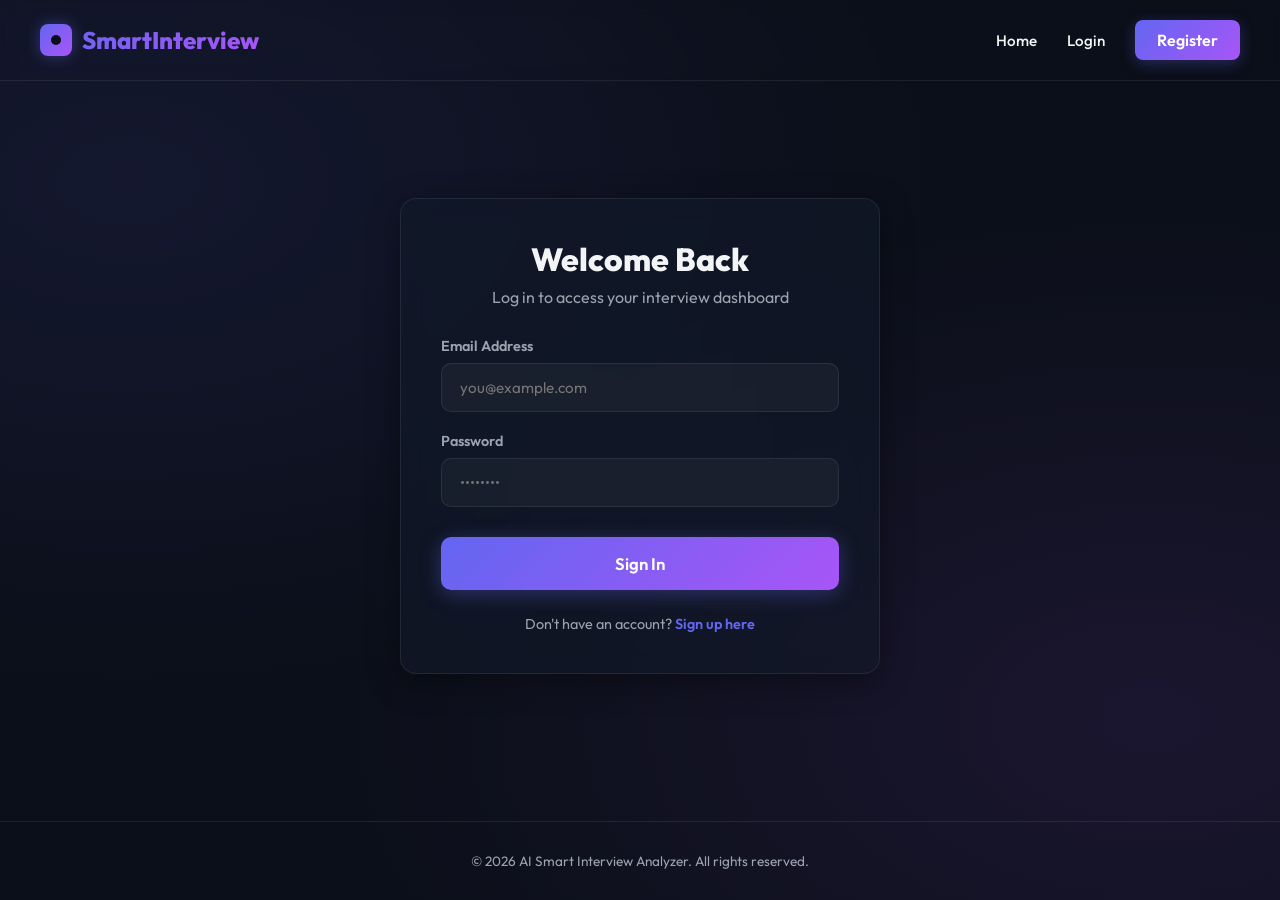
==== frontend/dashboard.html @ 9845d499 "Initial commit" ====
<!DOCTYPE html>
<html lang="en">
<head>
    <meta charset="UTF-8">
    <meta name="viewport" content="width=device-width, initial-scale=1.0">
    <title>Dashboard - Smart Interview Analyzer</title>
    <link rel="stylesheet" href="css/style.css">
</head>
<body>

    <header>
        <div class="logo" onclick="window.location.href='index.html'" style="cursor: pointer;">
            <div class="logo-icon"></div>
            <span>SmartInterview</span>
        </div>
        <nav id="main-nav">
            <!-- Dynamically populated by auth.js -->
        </nav>
    </header>

    <main>
        <div class="dashboard-grid">
            
            <!-- Left Side: Welcome, Stats & History -->
            <div class="dashboard-main">
                
                <!-- Welcome Banner -->
                <div class="glass-container welcome-widget">
                    <div class="welcome-info">
                        <h2 id="welcome-title">Welcome, Candidate!</h2>
                        <p>Evaluate your performance and identify areas of improvement.</p>
                    </div>
                </div>

                <!-- Stats Counters -->
                <div class="stats-grid">
                    <div class="glass-container stat-widget">
                        <div class="stat-num" id="stat-interviews">0</div>
                        <div class="stat-label">Total Interviews</div>
                    </div>
                    <div class="glass-container stat-widget">
                        <div class="stat-num" id="stat-avg-score">0%</div>
                        <div class="stat-label">Average Score</div>
                    </div>
                    <div class="glass-container stat-widget">
                        <div class="stat-num" id="stat-grammar" style="font-size: 2.1rem; padding: 5px 0;">0/20</div>
                        <div class="stat-label">Grammar Avg</div>
                    </div>
                </div>

                <!-- Start Interview Configuration -->
                <div class="glass-container list-panel">
                    <div class="panel-header">
                        <h3>Start a Practice Session</h3>
                    </div>
                    <div style="display: flex; gap: 20px; align-items: flex-end; flex-wrap: wrap;">
                        <div class="form-group" style="flex: 1; min-width: 200px; margin-bottom: 0;">
                            <label class="form-label" for="question-category">Category</label>
                            <select id="question-category" class="form-input" style="background-color: #0f1322;">
                                <option value="">All Categories (Mixed)</option>
                                <option value="Behavioral">Behavioral Questions</option>
                                <option value="Technical">Technical Questions</option>
                                <option value="General">General / HR Questions</option>
                            </select>
                        </div>
                        <div class="form-group" style="flex: 0.5; min-width: 120px; margin-bottom: 0;">
                            <label class="form-label" for="question-limit">Questions</label>
                            <select id="question-limit" class="form-input" style="background-color: #0f1322;">
                                <option value="2">2 Questions</option>
                                <option value="3" selected>3 Questions</option>
                                <option value="5">5 Questions</option>
                            </select>
                        </div>
                        <button id="btn-start-interview" class="btn-primary" style="padding: 14px 28px;">Start Interview</button>
                    </div>
                </div>

                <!-- History Table -->
                <div class="glass-container list-panel">
                    <div class="panel-header">
                        <h3>Interview History</h3>
                    </div>
                    <div class="history-table-wrapper">
                        <table class="history-table">
                            <thead>
                                <tr>
                                    <th>Date</th>
                                    <th>Overall Score</th>
                                    <th>Confidence</th>
                                    <th>Technical</th>
                                    <th>Action</th>
                                </tr>
                            </thead>
                            <tbody id="history-table-body">
                                <tr>
                                    <td colspan="5" class="no-data-msg">Loading history...</td>
                                </tr>
                            </tbody>
                        </table>
                    </div>
                </div>

            </div>

            <!-- Right Side: Resume Analyzer & Shortcuts -->
            <div class="dashboard-side">
                
                <!-- Resume Analyzer Widget -->
                <div class="glass-container resume-widget">
                    <div class="panel-header">
                        <h3>Resume Skill Check</h3>
                    </div>
                    <p style="color: var(--text-secondary); font-size: 0.85rem; line-height: 1.5; margin-bottom: 20px;">
                        Upload your PDF resume to scan for skills matching standard software engineer roles.
                    </p>
                    
                    <div class="upload-drag-zone" id="resume-drop-zone">
                        <div class="upload-icon">📂</div>
                        <h4>Drag & drop PDF here</h4>
                        <p>or click to browse from files</p>
                        <input type="file" id="resume-file-input" accept=".pdf" style="display: none;">
                    </div>
                    
                    <div id="resume-upload-status" class="hidden text-center" style="font-size: 0.9rem;">
                        <div class="spinner"></div>
                        <p>Extracting details...</p>
                    </div>

                    <!-- Resume Scan Result Section -->
                    <div id="resume-results-box" class="resume-results-box hidden">
                        <div class="resume-result-header">
                            <span style="font-weight: 700; font-size: 0.95rem;">Match Rating</span>
                            <span class="resume-match-percent" id="resume-score">0%</span>
                        </div>
                        
                        <div class="form-group" style="margin-bottom: 12px;">
                            <label class="form-label" style="font-size: 0.75rem;">Experience Detected</label>
                            <span id="resume-experience" style="font-size: 0.85rem; font-weight: 600; color: #818cf8;">--</span>
                        </div>
                        
                        <div class="form-group" style="margin-bottom: 12px;">
                            <label class="form-label" style="font-size: 0.75rem;">Skills Found</label>
                            <div class="skill-tag-group" id="resume-matched-skills">
                                <!-- Tags dynamically generated -->
                            </div>
                        </div>

                        <div class="form-group" style="margin-bottom: 0;">
                            <label class="form-label" style="font-size: 0.75rem;">Missing Key Skills</label>
                            <div class="skill-tag-group" id="resume-missing-skills">
                                <!-- Tags dynamically generated -->
                            </div>
                        </div>
                    </div>
                </div>

            </div>
        </div>
    </main>

    <footer>
        <p>&copy; 2026 AI Smart Interview Analyzer. All rights reserved.</p>
    </footer>

    <!-- Scripts -->
    <script src="js/auth.js"></script>
    <script src="js/dashboard.js"></script>
</body>
</html>
---- frontend/css/style.css ----
@import url('https://fonts.googleapis.com/css2?family=Outfit:wght@300;400;500;600;700;800&display=swap');

:root {
    --bg-dark: #0b0f19;
    --card-bg: rgba(17, 25, 40, 0.65);
    --border-color: rgba(255, 255, 255, 0.08);
    --text-primary: #f3f4f6;
    --text-secondary: #9ca3af;
    --primary-gradient: linear-gradient(135deg, #6366f1, #a855f7);
    --accent-glow: rgba(99, 102, 241, 0.2);
    --primary-color: #6366f1;
    --secondary-color: #a855f7;
    --success-color: #10b981;
    --warning-color: #f59e0b;
    --danger-color: #ef4444;
}

* {
    margin: 0;
    padding: 0;
    box-sizing: border-box;
    font-family: 'Outfit', sans-serif;
    scrollbar-width: thin;
    scrollbar-color: rgba(255, 255, 255, 0.2) transparent;
}

body {
    background-color: var(--bg-dark);
    background-image: 
        radial-gradient(at 10% 20%, rgba(99, 102, 241, 0.1) 0px, transparent 50%),
        radial-gradient(at 90% 80%, rgba(168, 85, 247, 0.1) 0px, transparent 50%);
    background-attachment: fixed;
    color: var(--text-primary);
    min-height: 100vh;
    display: flex;
    flex-direction: column;
    overflow-x: hidden;
}

a {
    color: inherit;
    text-decoration: none;
}

/* Glassmorphism base helper */
.glass-container {
    background: var(--card-bg);
    border: 1px solid var(--border-color);
    backdrop-filter: blur(12px);
    border-radius: 16px;
    box-shadow: 0 8px 32px 0 rgba(0, 0, 0, 0.37);
}

/* Header & Navigation */
header {
    width: 100%;
    padding: 20px 40px;
    display: flex;
    justify-content: space-between;
    align-items: center;
    border-bottom: 1px solid var(--border-color);
    backdrop-filter: blur(8px);
    position: sticky;
    top: 0;
    z-index: 100;
}

.logo {
    font-size: 1.5rem;
    font-weight: 800;
    background: var(--primary-gradient);
    -webkit-background-clip: text;
    -webkit-text-fill-color: transparent;
    display: flex;
    align-items: center;
    gap: 10px;
}

.logo-icon {
    width: 32px;
    height: 32px;
    background: var(--primary-gradient);
    border-radius: 8px;
    display: inline-block;
    position: relative;
    box-shadow: 0 0 15px rgba(99, 102, 241, 0.4);
}

.logo-icon::after {
    content: '';
    position: absolute;
    top: 50%;
    left: 50%;
    transform: translate(-50%, -50%);
    width: 10px;
    height: 10px;
    background-color: var(--bg-dark);
    border-radius: 50%;
}

nav {
    display: flex;
    gap: 30px;
    align-items: center;
}

.nav-link {
    font-weight: 500;
    transition: color 0.3s;
    font-size: 0.95rem;
    display: flex;
    align-items: center;
    gap: 8px;
}

.nav-link:hover, .nav-link.active {
    color: var(--primary-color);
    text-shadow: 0 0 10px rgba(99, 102, 241, 0.3);
}

.btn-nav {
    background: var(--primary-gradient);
    border: none;
    padding: 10px 22px;
    border-radius: 8px;
    color: #fff;
    font-weight: 600;
    cursor: pointer;
    box-shadow: 0 4px 15px rgba(99, 102, 241, 0.3);
    transition: transform 0.2s, box-shadow 0.2s;
}

.btn-nav:hover {
    transform: translateY(-2px);
    box-shadow: 0 6px 20px rgba(99, 102, 241, 0.5);
}

.btn-nav-outline {
    background: transparent;
    border: 1px solid var(--primary-color);
    padding: 9px 21px;
    border-radius: 8px;
    color: var(--text-primary);
    font-weight: 600;
    cursor: pointer;
    transition: background 0.3s, color 0.3s;
}

.btn-nav-outline:hover {
    background: var(--primary-color);
    color: #fff;
}

/* General Layout Main wrapper */
main {
    flex: 1;
    padding: 40px;
    max-width: 1400px;
    width: 100%;
    margin: 0 auto;
}

/* Home / Landing Page */
.hero-section {
    display: flex;
    justify-content: space-between;
    align-items: center;
    gap: 60px;
    padding: 40px 0;
    min-height: 70vh;
}

.hero-text {
    flex: 1.2;
}

.hero-badge {
    background: rgba(99, 102, 241, 0.15);
    border: 1px solid rgba(99, 102, 241, 0.3);
    padding: 8px 16px;
    border-radius: 50px;
    color: #818cf8;
    font-size: 0.85rem;
    font-weight: 600;
    text-transform: uppercase;
    letter-spacing: 1px;
    display: inline-block;
    margin-bottom: 20px;
}

.hero-text h1 {
    font-size: 3.8rem;
    line-height: 1.15;
    font-weight: 800;
    margin-bottom: 25px;
    letter-spacing: -1px;
}

.hero-text h1 span {
    background: var(--primary-gradient);
    -webkit-background-clip: text;
    -webkit-text-fill-color: transparent;
}

.hero-text p {
    font-size: 1.2rem;
    color: var(--text-secondary);
    line-height: 1.6;
    margin-bottom: 35px;
}

.hero-actions {
    display: flex;
    gap: 20px;
}

.btn-primary {
    background: var(--primary-gradient);
    border: none;
    color: white;
    padding: 16px 32px;
    border-radius: 10px;
    font-size: 1.05rem;
    font-weight: 600;
    cursor: pointer;
    box-shadow: 0 4px 20px rgba(99, 102, 241, 0.35);
    transition: all 0.3s;
    display: inline-flex;
    align-items: center;
    gap: 10px;
}

.btn-primary:hover {
    transform: translateY(-3px);
    box-shadow: 0 8px 25px rgba(99, 102, 241, 0.55);
}

.btn-secondary {
    background: rgba(255, 255, 255, 0.05);
    border: 1px solid var(--border-color);
    color: var(--text-primary);
    padding: 16px 32px;
    border-radius: 10px;
    font-size: 1.05rem;
    font-weight: 600;
    cursor: pointer;
    transition: all 0.3s;
    display: inline-flex;
    align-items: center;
    gap: 10px;
}

.btn-secondary:hover {
    background: rgba(255, 255, 255, 0.1);
    border-color: rgba(255, 255, 255, 0.2);
    transform: translateY(-3px);
}

.hero-visual {
    flex: 0.8;
    position: relative;
    display: flex;
    justify-content: center;
    align-items: center;
}

.hero-visual-card {
    width: 320px;
    height: 380px;
    border-radius: 24px;
    position: relative;
    z-index: 2;
    overflow: hidden;
    display: flex;
    flex-direction: column;
    justify-content: center;
    align-items: center;
    border: 1px solid rgba(255, 255, 255, 0.15);
    background: rgba(17, 25, 40, 0.75);
    backdrop-filter: blur(15px);
    box-shadow: 0 20px 50px rgba(0, 0, 0, 0.5);
}

.hero-visual-glow {
    position: absolute;
    width: 300px;
    height: 300px;
    background: radial-gradient(circle, rgba(168, 85, 247, 0.4) 0%, transparent 70%);
    filter: blur(20px);
    z-index: 1;
    animation: pulseGlow 6s infinite alternate;
}

@keyframes pulseGlow {
    0% { transform: scale(0.9); opacity: 0.5; }
    100% { transform: scale(1.2); opacity: 0.9; }
}

.visual-pulse-button {
    width: 80px;
    height: 80px;
    border-radius: 50%;
    background: var(--primary-gradient);
    display: flex;
    align-items: center;
    justify-content: center;
    font-size: 2rem;
    box-shadow: 0 0 30px rgba(99, 102, 241, 0.5);
    position: relative;
    margin-bottom: 25px;
}

.visual-pulse-button::before, .visual-pulse-button::after {
    content: '';
    position: absolute;
    width: 100%;
    height: 100%;
    border-radius: 50%;
    background: var(--primary-color);
    opacity: 0.4;
    z-index: -1;
    animation: ripple 2s infinite ease-out;
}

.visual-pulse-button::after {
    animation-delay: 0.8s;
}

@keyframes ripple {
    0% { transform: scale(1); opacity: 0.4; }
    100% { transform: scale(1.8); opacity: 0; }
}

.features-grid {
    display: grid;
    grid-template-columns: repeat(auto-fit, minmax(300px, 1fr));
    gap: 30px;
    padding: 60px 0;
}

.feature-card {
    padding: 35px;
    transition: transform 0.3s, box-shadow 0.3s;
}

.feature-card:hover {
    transform: translateY(-5px);
    border-color: rgba(99, 102, 241, 0.3);
    box-shadow: 0 10px 30px rgba(99, 102, 241, 0.1);
}

.feature-icon {
    font-size: 1.8rem;
    width: 50px;
    height: 50px;
    border-radius: 12px;
    background: rgba(99, 102, 241, 0.15);
    color: #818cf8;
    display: flex;
    align-items: center;
    justify-content: center;
    margin-bottom: 20px;
}

.feature-card h3 {
    font-size: 1.3rem;
    margin-bottom: 12px;
    font-weight: 700;
}

.feature-card p {
    color: var(--text-secondary);
    font-size: 0.95rem;
    line-height: 1.6;
}

/* Authentication Forms (Login / Register) */
.auth-wrapper {
    display: flex;
    justify-content: center;
    align-items: center;
    min-height: 70vh;
    padding: 20px 0;
}

.auth-card {
    width: 100%;
    max-width: 480px;
    padding: 40px;
}

.auth-header {
    text-align: center;
    margin-bottom: 30px;
}

.auth-header h2 {
    font-size: 2rem;
    font-weight: 800;
    margin-bottom: 8px;
}

.auth-header p {
    color: var(--text-secondary);
}

.form-group {
    margin-bottom: 20px;
}

.form-label {
    display: block;
    font-size: 0.9rem;
    font-weight: 600;
    margin-bottom: 8px;
    color: var(--text-secondary);
}

.form-input {
    width: 100%;
    background: rgba(255, 255, 255, 0.04);
    border: 1px solid var(--border-color);
    padding: 14px 18px;
    border-radius: 10px;
    color: #fff;
    font-size: 0.95rem;
    transition: all 0.3s;
}

.form-input:focus {
    outline: none;
    border-color: var(--primary-color);
    box-shadow: 0 0 10px rgba(99, 102, 241, 0.2);
    background: rgba(255, 255, 255, 0.08);
}

.auth-footer {
    text-align: center;
    margin-top: 25px;
    color: var(--text-secondary);
    font-size: 0.9rem;
}

.auth-footer a {
    color: var(--primary-color);
    font-weight: 600;
}

.auth-footer a:hover {
    text-decoration: underline;
}

/* Dashboard Page */
.dashboard-grid {
    display: grid;
    grid-template-columns: 2fr 1fr;
    gap: 40px;
}

.dashboard-main, .dashboard-side {
    display: flex;
    flex-direction: column;
    gap: 30px;
}

.welcome-widget {
    padding: 35px;
    display: flex;
    justify-content: space-between;
    align-items: center;
    background: linear-gradient(135deg, rgba(99, 102, 241, 0.15) 0%, rgba(168, 85, 247, 0.15) 100%);
    border: 1px solid rgba(99, 102, 241, 0.2);
}

.welcome-info h2 {
    font-size: 2.2rem;
    font-weight: 800;
    margin-bottom: 8px;
}

.welcome-info p {
    color: var(--text-secondary);
    font-size: 1.05rem;
}

.stats-grid {
    display: grid;
    grid-template-columns: repeat(3, 1fr);
    gap: 20px;
}

.stat-widget {
    padding: 25px;
    text-align: center;
}

.stat-num {
    font-size: 2.5rem;
    font-weight: 800;
    margin-bottom: 5px;
    background: var(--primary-gradient);
    -webkit-background-clip: text;
    -webkit-text-fill-color: transparent;
}

.stat-label {
    color: var(--text-secondary);
    font-size: 0.85rem;
    font-weight: 600;
    text-transform: uppercase;
    letter-spacing: 0.5px;
}

.panel-header {
    display: flex;
    justify-content: space-between;
    align-items: center;
    margin-bottom: 20px;
}

.panel-header h3 {
    font-size: 1.35rem;
    font-weight: 700;
}

.list-panel {
    padding: 30px;
}

.history-table-wrapper {
    width: 100%;
    overflow-x: auto;
}

.history-table {
    width: 100%;
    border-collapse: collapse;
    text-align: left;
}

.history-table th {
    padding: 12px 16px;
    color: var(--text-secondary);
    font-weight: 600;
    font-size: 0.85rem;
    text-transform: uppercase;
    border-bottom: 1px solid var(--border-color);
}

.history-table td {
    padding: 16px;
    border-bottom: 1px solid var(--border-color);
    font-size: 0.95rem;
}

.history-table tr:last-child td {
    border-bottom: none;
}

.history-table tr:hover td {
    background: rgba(255, 255, 255, 0.02);
}

.score-badge {
    padding: 4px 10px;
    border-radius: 6px;
    font-weight: 700;
    font-size: 0.85rem;
    display: inline-block;
}

.score-high { background: rgba(16, 185, 129, 0.15); color: #34d399; }
.score-mid { background: rgba(245, 158, 11, 0.15); color: #fbbf24; }
.score-low { background: rgba(239, 68, 68, 0.15); color: #f87171; }

.btn-table-action {
    background: rgba(255, 255, 255, 0.05);
    border: 1px solid var(--border-color);
    padding: 6px 14px;
    border-radius: 6px;
    font-size: 0.85rem;
    font-weight: 600;
    cursor: pointer;
    transition: all 0.2s;
}

.btn-table-action:hover {
    background: var(--primary-color);
    border-color: var(--primary-color);
    color: #fff;
}

.no-data-msg {
    text-align: center;
    color: var(--text-secondary);
    padding: 40px 0;
    font-size: 0.95rem;
}

/* Resume upload card */
.resume-widget {
    padding: 30px;
}

.upload-drag-zone {
    border: 2px dashed rgba(255, 255, 255, 0.15);
    border-radius: 12px;
    padding: 30px 20px;
    text-align: center;
    cursor: pointer;
    transition: all 0.3s;
    margin-bottom: 15px;
}

.upload-drag-zone:hover {
    border-color: var(--primary-color);
    background: rgba(99, 102, 241, 0.03);
}

.upload-icon {
    font-size: 2.2rem;
    color: var(--primary-color);
    margin-bottom: 12px;
}

.upload-drag-zone h4 {
    font-weight: 600;
    margin-bottom: 6px;
    font-size: 0.95rem;
}

.upload-drag-zone p {
    font-size: 0.8rem;
    color: var(--text-secondary);
}

.resume-results-box {
    margin-top: 20px;
    padding-top: 20px;
    border-top: 1px solid var(--border-color);
}

.resume-result-header {
    display: flex;
    justify-content: space-between;
    align-items: center;
    margin-bottom: 15px;
}

.resume-match-percent {
    font-size: 1.8rem;
    font-weight: 800;
    color: var(--success-color);
}

.skill-tag-group {
    display: flex;
    flex-wrap: wrap;
    gap: 8px;
    margin-top: 10px;
}

.skill-tag {
    background: rgba(255, 255, 255, 0.05);
    border: 1px solid var(--border-color);
    padding: 4px 10px;
    border-radius: 50px;
    font-size: 0.75rem;
    font-weight: 600;
}

.skill-tag.missing {
    background: rgba(239, 68, 68, 0.08);
    border-color: rgba(239, 68, 68, 0.2);
    color: #f87171;
}

/* Interview Interface Page */
.interview-layout {
    display: grid;
    grid-template-columns: 1.2fr 1fr;
    gap: 40px;
    align-items: start;
}

.stage-card {
    padding: 40px;
    display: flex;
    flex-direction: column;
    min-height: 480px;
}

.question-indicator {
    font-weight: 700;
    color: var(--secondary-color);
    text-transform: uppercase;
    font-size: 0.85rem;
    letter-spacing: 1px;
    margin-bottom: 10px;
}

.question-box h2 {
    font-size: 1.8rem;
    line-height: 1.4;
    font-weight: 700;
    margin-bottom: 30px;
}

.recording-controls-wrapper {
    margin-top: auto;
    display: flex;
    flex-direction: column;
    align-items: center;
    gap: 20px;
    padding-top: 30px;
}

.mic-btn {
    width: 90px;
    height: 90px;
    border-radius: 50%;
    background: rgba(255, 255, 255, 0.04);
    border: 2px solid var(--border-color);
    color: var(--text-primary);
    font-size: 1.8rem;
    cursor: pointer;
    display: flex;
    align-items: center;
    justify-content: center;
    transition: all 0.3s;
    position: relative;
}

.mic-btn:hover {
    border-color: var(--primary-color);
    color: var(--primary-color);
    box-shadow: 0 0 20px var(--accent-glow);
}

.mic-btn.recording {
    background: var(--danger-color);
    border-color: var(--danger-color);
    color: white;
    box-shadow: 0 0 25px rgba(239, 68, 68, 0.5);
    animation: recPulse 1.5s infinite alternate;
}

@keyframes recPulse {
    0% { transform: scale(1); }
    100% { transform: scale(1.08); }
}

.timer-display {
    font-size: 1.4rem;
    font-weight: 700;
    font-variant-numeric: tabular-nums;
}

.stage-footer {
    display: flex;
    justify-content: space-between;
    width: 100%;
    margin-top: 30px;
}

.webcam-panel {
    padding: 20px;
}

.webcam-viewport-wrapper {
    position: relative;
    width: 100%;
    aspect-ratio: 4/3;
    border-radius: 12px;
    overflow: hidden;
    background-color: #05070c;
    border: 1px solid var(--border-color);
}

.webcam-video {
    width: 100%;
    height: 100%;
    object-fit: cover;
    transform: scaleX(-1); /* Mirror view */
}

.webcam-metrics-overlay {
    position: absolute;
    bottom: 0;
    left: 0;
    width: 100%;
    padding: 15px;
    background: linear-gradient(to top, rgba(0,0,0,0.85) 0%, transparent 100%);
    display: flex;
    justify-content: space-around;
}

.metric-chip {
    background: rgba(17, 25, 40, 0.7);
    border: 1px solid var(--border-color);
    padding: 6px 12px;
    border-radius: 50px;
    font-size: 0.75rem;
    font-weight: 600;
    display: flex;
    align-items: center;
    gap: 6px;
}

.metric-chip.active {
    border-color: var(--success-color);
    color: #34d399;
}

.webcam-placeholder-graphic {
    position: absolute;
    top: 50%;
    left: 50%;
    transform: translate(-50%, -50%);
    display: flex;
    flex-direction: column;
    align-items: center;
    gap: 15px;
    color: var(--text-secondary);
}

.webcam-placeholder-graphic span {
    font-size: 2.5rem;
}

/* Results / Report Page */
.results-header-card {
    padding: 40px;
    display: flex;
    justify-content: space-between;
    align-items: center;
    margin-bottom: 40px;
}

.results-summary h1 {
    font-size: 2.2rem;
    font-weight: 800;
    margin-bottom: 8px;
}

.results-summary p {
    color: var(--text-secondary);
}

.overall-score-wheel {
    width: 130px;
    height: 130px;
    border-radius: 50%;
    background: conic-gradient(var(--primary-color) 0%, var(--secondary-color) 85%, rgba(255,255,255,0.05) 85% 100%);
    display: flex;
    align-items: center;
    justify-content: center;
    position: relative;
    box-shadow: 0 0 30px rgba(168, 85, 247, 0.25);
}

.overall-score-wheel::after {
    content: '';
    position: absolute;
    width: 106px;
    height: 106px;
    border-radius: 50%;
    background: #0f1322;
}

.overall-score-wheel-text {
    position: relative;
    z-index: 2;
    text-align: center;
}

.overall-score-wheel-text h2 {
    font-size: 2.2rem;
    font-weight: 800;
}

.overall-score-wheel-text span {
    font-size: 0.8rem;
    color: var(--text-secondary);
    font-weight: 600;
}

.results-grid {
    display: grid;
    grid-template-columns: 1fr 1fr;
    gap: 40px;
    margin-bottom: 40px;
}

.chart-panel, .feedback-panel {
    padding: 35px;
    min-height: 400px;
}

.feedback-section {
    margin-bottom: 25px;
}

.feedback-section h4 {
    font-size: 1.05rem;
    font-weight: 700;
    margin-bottom: 12px;
    display: flex;
    align-items: center;
    gap: 8px;
}

.feedback-list {
    list-style: none;
    display: flex;
    flex-direction: column;
    gap: 10px;
}

.feedback-list li {
    font-size: 0.95rem;
    line-height: 1.5;
    padding-left: 20px;
    position: relative;
    color: var(--text-secondary);
}

.feedback-list.strengths li::before {
    content: '✔';
    position: absolute;
    left: 0;
    color: var(--success-color);
}

.feedback-list.improvements li::before {
    content: '•';
    position: absolute;
    left: 4px;
    font-size: 1.2rem;
    line-height: 0.8;
    color: var(--danger-color);
}

/* Detailed Answers QA Section */
.qa-breakdown-section h3 {
    font-size: 1.5rem;
    font-weight: 800;
    margin-bottom: 25px;
}

.qa-card {
    padding: 30px;
    margin-bottom: 25px;
}

.qa-question-header {
    display: flex;
    justify-content: space-between;
    align-items: center;
    border-bottom: 1px solid var(--border-color);
    padding-bottom: 15px;
    margin-bottom: 20px;
}

.qa-question-header h4 {
    font-size: 1.15rem;
    font-weight: 700;
}

.qa-metrics-grid {
    display: grid;
    grid-template-columns: repeat(auto-fit, minmax(140px, 1fr));
    gap: 15px;
    margin-bottom: 20px;
}

.qa-metric-box {
    background: rgba(255, 255, 255, 0.02);
    border: 1px solid var(--border-color);
    padding: 12px;
    border-radius: 8px;
    text-align: center;
}

.qa-metric-val {
    font-size: 1.15rem;
    font-weight: 700;
    color: var(--primary-color);
}

.qa-metric-lbl {
    font-size: 0.75rem;
    color: var(--text-secondary);
    margin-top: 2px;
    text-transform: uppercase;
}

.qa-answer-block {
    margin-bottom: 20px;
}

.qa-lbl-heading {
    font-size: 0.85rem;
    font-weight: 700;
    color: var(--text-secondary);
    text-transform: uppercase;
    margin-bottom: 8px;
}

.qa-answer-text {
    background: rgba(0, 0, 0, 0.15);
    border: 1px solid var(--border-color);
    padding: 16px;
    border-radius: 10px;
    font-size: 0.95rem;
    line-height: 1.6;
    font-style: italic;
}

.qa-feedback-block {
    background: rgba(99, 102, 241, 0.04);
    border-left: 4px solid var(--primary-color);
    padding: 16px;
    border-radius: 0 10px 10px 0;
    font-size: 0.95rem;
    line-height: 1.5;
}

/* Corrections (Grammar Suggestion) */
.corrections-wrapper {
    margin-top: 15px;
    display: flex;
    flex-direction: column;
    gap: 10px;
}

.correction-item {
    background: rgba(239, 68, 68, 0.03);
    border: 1px solid rgba(239, 68, 68, 0.15);
    padding: 10px 14px;
    border-radius: 6px;
    font-size: 0.85rem;
}

.correction-mistake {
    color: #f87171;
    text-decoration: line-through;
    font-weight: 600;
}

.correction-arrow {
    margin: 0 8px;
    color: var(--text-secondary);
}

.correction-suggest {
    color: #34d399;
    font-weight: 600;
}

/* User profile panel */
.profile-card {
    max-width: 600px;
    margin: 0 auto;
    padding: 40px;
}

.profile-avatar-row {
    display: flex;
    align-items: center;
    gap: 25px;
    margin-bottom: 30px;
    border-bottom: 1px solid var(--border-color);
    padding-bottom: 25px;
}

.profile-avatar {
    width: 80px;
    height: 80px;
    border-radius: 50%;
    background: var(--primary-gradient);
    font-size: 2.2rem;
    font-weight: 800;
    display: flex;
    align-items: center;
    justify-content: center;
    color: white;
}

.profile-meta h3 {
    font-size: 1.6rem;
    font-weight: 700;
}

.profile-meta p {
    color: var(--text-secondary);
}

/* Toast Notifications */
.toast-container {
    position: fixed;
    bottom: 30px;
    right: 30px;
    z-index: 1000;
    display: flex;
    flex-direction: column;
    gap: 10px;
}

.toast {
    background: rgba(17, 25, 40, 0.9);
    border: 1px solid var(--border-color);
    backdrop-filter: blur(12px);
    padding: 14px 24px;
    border-radius: 8px;
    color: var(--text-primary);
    box-shadow: 0 10px 25px rgba(0, 0, 0, 0.4);
    display: flex;
    align-items: center;
    gap: 10px;
    font-size: 0.9rem;
    font-weight: 600;
    transform: translateY(50px);
    opacity: 0;
    animation: toastIn 0.3s forwards;
}

.toast.success { border-left: 4px solid var(--success-color); }
.toast.error { border-left: 4px solid var(--danger-color); }
.toast.info { border-left: 4px solid var(--primary-color); }

@keyframes toastIn {
    to { transform: translateY(0); opacity: 1; }
}

/* Footer Section */
footer {
    width: 100%;
    padding: 30px;
    text-align: center;
    border-top: 1px solid var(--border-color);
    color: var(--text-secondary);
    font-size: 0.85rem;
    margin-top: auto;
}

/* Spinner Loader */
.spinner {
    width: 40px;
    height: 40px;
    border: 4px solid rgba(255,255,255,0.05);
    border-top: 4px solid var(--primary-color);
    border-radius: 50%;
    animation: spin 1s linear infinite;
    margin: 20px auto;
}

@keyframes spin {
    0% { transform: rotate(0deg); }
    100% { transform: rotate(360deg); }
}

/* Utility layout styles */
.text-center { text-align: center; }
.hidden { display: none !important; }

/* Responsive adjustments */
@media (max-width: 992px) {
    .hero-section {
        flex-direction: column;
        text-align: center;
        padding: 40px 0;
    }
    .hero-actions {
        justify-content: center;
    }
    .dashboard-grid, .interview-layout, .results-grid {
        grid-template-columns: 1fr;
    }
    header {
        padding: 20px;
    }
    nav {
        gap: 15px;
    }
}
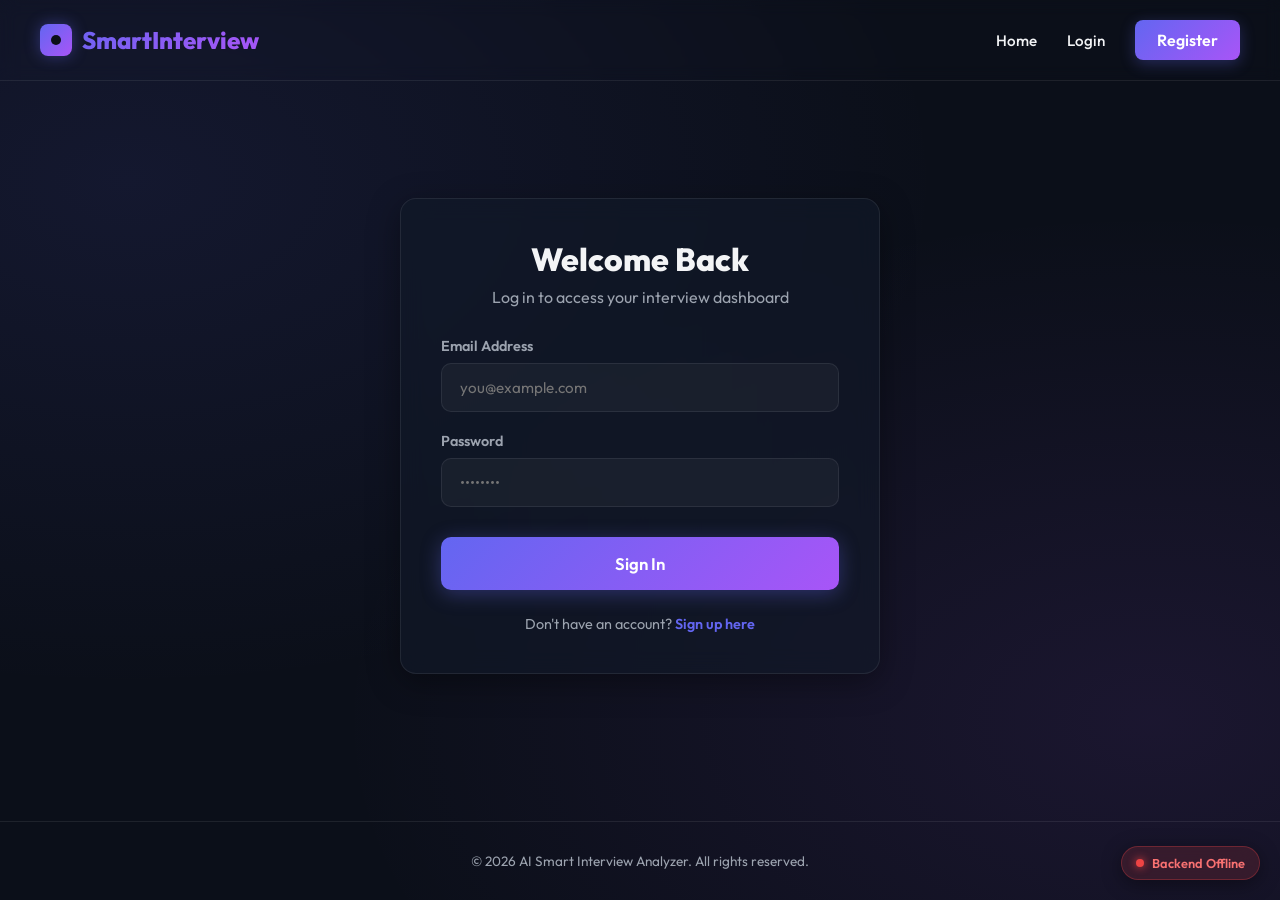
==== commit 66628528: "Configure 24/7 cloud deployment, dynamic questions, and public profiles" ====
--- a/frontend/dashboard.html
+++ b/frontend/dashboard.html
@@ -61,14 +61,19 @@
                                 <option value="Behavioral">Behavioral Questions</option>
                                 <option value="Technical">Technical Questions</option>
                                 <option value="General">General / HR Questions</option>
+                                <option value="Situational">Situational Scenarios</option>
+                                <option value="Problem-Solving">Problem Solving</option>
+                                <option value="System-Design">System Architecture & Design</option>
+                                <option value="Leadership">Leadership & Management</option>
                             </select>
                         </div>
                         <div class="form-group" style="flex: 0.5; min-width: 120px; margin-bottom: 0;">
                             <label class="form-label" for="question-limit">Questions</label>
                             <select id="question-limit" class="form-input" style="background-color: #0f1322;">
                                 <option value="2">2 Questions</option>
-                                <option value="3" selected>3 Questions</option>
+                                <option value="3">3 Questions</option>
                                 <option value="5">5 Questions</option>
+                                <option value="10" selected>10 Questions</option>
                             </select>
                         </div>
                         <button id="btn-start-interview" class="btn-primary" style="padding: 14px 28px;">Start Interview</button>
--- a/frontend/css/style.css
+++ b/frontend/css/style.css
@@ -1184,3 +1184,52 @@
         gap: 15px;
     }
 }
+
+/* Live Backend Status Badge */
+.backend-status-badge {
+    position: fixed;
+    bottom: 20px;
+    right: 20px;
+    z-index: 9999;
+    display: flex;
+    align-items: center;
+    gap: 8px;
+    padding: 8px 14px;
+    border-radius: 20px;
+    font-size: 0.8rem;
+    font-weight: 600;
+    backdrop-filter: blur(10px);
+    box-shadow: 0 4px 20px rgba(0, 0, 0, 0.4);
+    transition: all 0.3s ease;
+    border: 1px solid rgba(255, 255, 255, 0.1);
+}
+
+.backend-status-badge.connected {
+    background: rgba(16, 185, 129, 0.15);
+    border-color: rgba(16, 185, 129, 0.3);
+    color: #34d399;
+}
+
+.backend-status-badge.disconnected {
+    background: rgba(239, 68, 68, 0.15);
+    border-color: rgba(239, 68, 68, 0.3);
+    color: #f87171;
+}
+
+.backend-status-badge .dot {
+    width: 8px;
+    height: 8px;
+    border-radius: 50%;
+    display: inline-block;
+}
+
+.backend-status-badge .dot.green {
+    background-color: #10b981;
+    box-shadow: 0 0 8px #10b981;
+}
+
+.backend-status-badge .dot.red {
+    background-color: #ef4444;
+    box-shadow: 0 0 8px #ef4444;
+}
+
